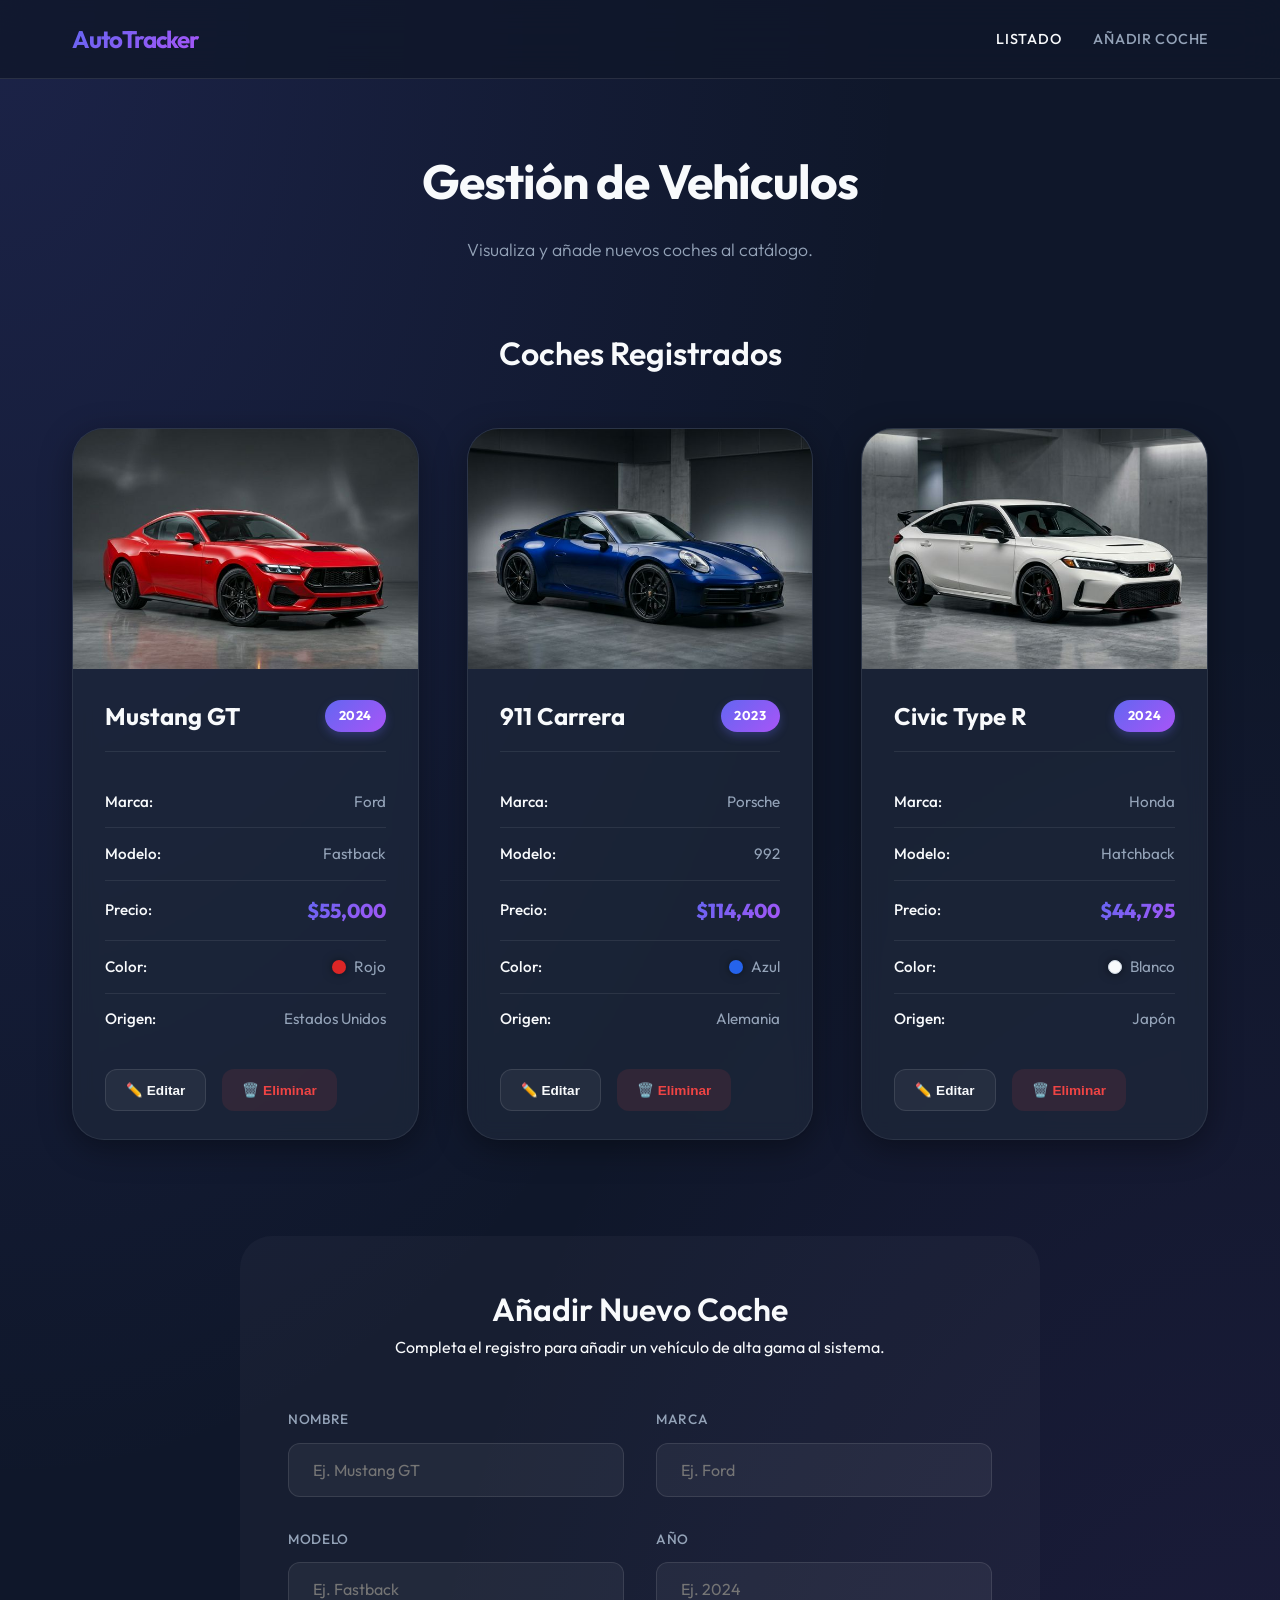
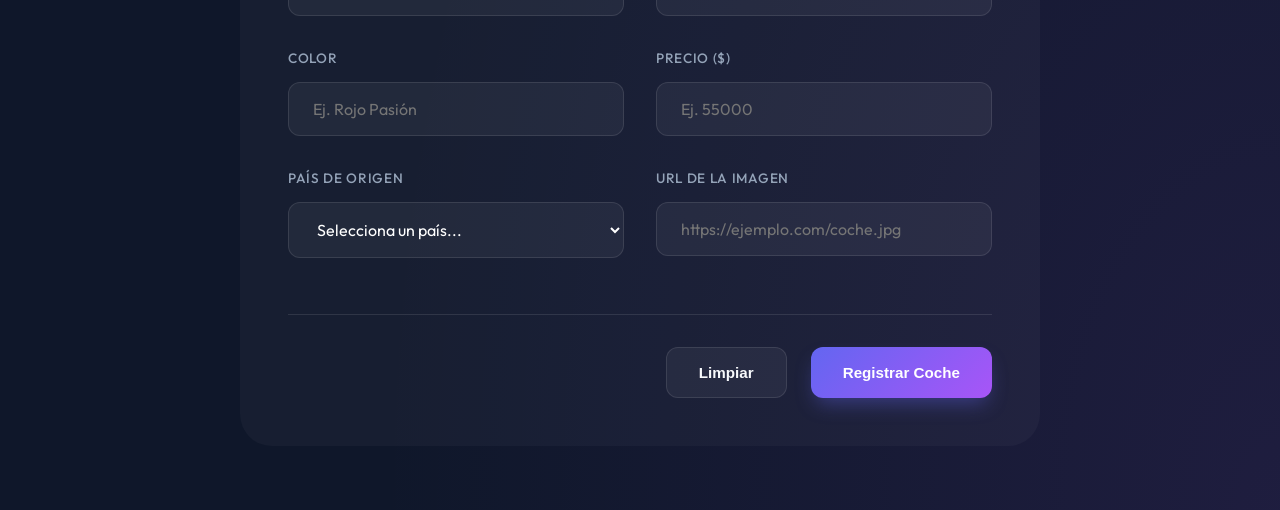
==== web/index.html @ 4dc99b32 ""Fase 3: backend PHP funcional”" ====
<!DOCTYPE html>
<html lang="es">
<head>
    <meta charset="UTF-8">
    <meta name="viewport" content="width=device-width, initial-scale=1.0">
    <meta name="description" content="Catálogo de coches modernos con listado y formulario para añadir nuevos vehículos">
    <title>Catálogo de Coches</title>
    <link rel="stylesheet" href="styles.css">
    <link href="https://fonts.googleapis.com/css2?family=Outfit:wght@300;400;500;600;700&family=Inter:wght@400;500;600&display=swap" rel="stylesheet">
</head>
<body>
    <nav class="navbar">
        <div class="nav-content">
            <h1 class="logo">AutoTracker</h1>
            <ul class="nav-links">
                <li><a href="#listado" class="active">Listado</a></li>
                <li><a href="#nuevo">Añadir Coche</a></li>
            </ul>
        </div>
    </nav>

    <main class="container">
        <!-- Dashboard Header -->
        <header class="dashboard-header">
            <h2>Gestión de Vehículos</h2>
            <p>Visualiza y añade nuevos coches al catálogo.</p>
        </header>

        <section id="listado" class="list-section">
            <div class="section-header">
                <h3>Coches Registrados</h3>
            </div>
            <div class="car-grid">
                <!-- Coche 1 -->
                <article class="car-card">
                    <div class="car-card-img">
                        <img src="img/ford_mustang.png" alt="Mustang GT">
                    </div>
                    <div class="car-card-content">
                        <div class="car-card-header">
                            <h4>Mustang GT</h4>
                            <span class="car-tag">2024</span>
                        </div>
                        <div class="car-info">
                            <p><strong>Marca:</strong> Ford</p>
                            <p><strong>Modelo:</strong> Fastback</p>
                            <p><strong>Precio:</strong> <span class="price">$55,000</span></p>
                            <div class="color-info">
                                <strong>Color:</strong>
                                <div class="color-value">
                                    <span class="color-badge" style="background-color: #dc2626;"></span> Rojo
                                </div>
                            </div>
                            <p><strong>Origen:</strong> Estados Unidos</p>
                        </div>
                        <div class="car-card-actions">
                            <button class="btn btn-secondary btn-sm" title="Editar">✏️ Editar</button>
                            <button class="btn btn-danger btn-sm" title="Eliminar">🗑️ Eliminar</button>
                        </div>
                    </div>
                </article>

                <!-- Coche 2 -->
                <article class="car-card">
                    <div class="car-card-img">
                        <img src="img/porsche_911.png" alt="911 Carrera">
                    </div>
                    <div class="car-card-content">
                        <div class="car-card-header">
                            <h4>911 Carrera</h4>
                            <span class="car-tag">2023</span>
                        </div>
                        <div class="car-info">
                            <p><strong>Marca:</strong> Porsche</p>
                            <p><strong>Modelo:</strong> 992</p>
                            <p><strong>Precio:</strong> <span class="price">$114,400</span></p>
                            <div class="color-info">
                                <strong>Color:</strong>
                                <div class="color-value">
                                    <span class="color-badge" style="background-color: #2563eb;"></span> Azul
                                </div>
                            </div>
                            <p><strong>Origen:</strong> Alemania</p>
                        </div>
                        <div class="car-card-actions">
                            <button class="btn btn-secondary btn-sm" title="Editar">✏️ Editar</button>
                            <button class="btn btn-danger btn-sm" title="Eliminar">🗑️ Eliminar</button>
                        </div>
                    </div>
                </article>

                <!-- Coche 3 -->
                <article class="car-card">
                    <div class="car-card-img">
                        <img src="img/honda_civic.png" alt="Civic Type R">
                    </div>
                    <div class="car-card-content">
                        <div class="car-card-header">
                            <h4>Civic Type R</h4>
                            <span class="car-tag">2024</span>
                        </div>
                        <div class="car-info">
                            <p><strong>Marca:</strong> Honda</p>
                            <p><strong>Modelo:</strong> Hatchback</p>
                            <p><strong>Precio:</strong> <span class="price">$44,795</span></p>
                            <div class="color-info">
                                <strong>Color:</strong>
                                <div class="color-value">
                                    <span class="color-badge" style="background-color: #f8fafc; border: 1px solid #cbd5e1;"></span> Blanco
                                </div>
                            </div>
                            <p><strong>Origen:</strong> Japón</p>
                        </div>
                        <div class="car-card-actions">
                            <button class="btn btn-secondary btn-sm" title="Editar">✏️ Editar</button>
                            <button class="btn btn-danger btn-sm" title="Eliminar">🗑️ Eliminar</button>
                        </div>
                    </div>
                </article>
            </div>
        </section>

        <!-- Section: Formulario -->
        <section id="nuevo" class="card mt-8">
            <div class="section-header">
                <h3>Añadir Nuevo Coche</h3>
                <p>Completa el registro para añadir un vehículo de alta gama al sistema.</p>
            </div>
            <form class="car-form">
                <div class="form-grid">
                    <div class="form-group">
                        <label for="nombre">Nombre</label>
                        <input type="text" id="nombre" name="nombre" placeholder="Ej. Mustang GT" required>
                    </div>
                    
                    <div class="form-group">
                        <label for="marca">Marca</label>
                        <input type="text" id="marca" name="marca" placeholder="Ej. Ford" required>
                    </div>

                    <div class="form-group">
                        <label for="modelo">Modelo</label>
                        <input type="text" id="modelo" name="modelo" placeholder="Ej. Fastback" required>
                    </div>

                    <div class="form-group">
                        <label for="anio">Año</label>
                        <input type="number" id="anio" name="anio" min="1886" max="2100" placeholder="Ej. 2024" required>
                    </div>

                    <div class="form-group">
                        <label for="color">Color</label>
                        <input type="text" id="color" name="color" placeholder="Ej. Rojo Pasión" required>
                    </div>

                    <div class="form-group">
                        <label for="precio">Precio ($)</label>
                        <input type="number" id="precio" name="precio" placeholder="Ej. 55000" min="0" required>
                    </div>

                    <div class="form-group">
                        <label for="pais">País de Origen</label>
                        <select id="pais" name="pais" required>
                            <option value="">Selecciona un país...</option>
                            <option value="Alemania">Alemania</option>
                            <option value="Corea del Sur">Corea del Sur</option>
                            <option value="Estados Unidos">Estados Unidos</option>
                            <option value="Francia">Francia</option>
                            <option value="Italia">Italia</option>
                            <option value="Japón">Japón</option>
                            <option value="Reino Unido">Reino Unido</option>
                            <option value="Otro">Otro</option>
                        </select>
                    </div>

                    <div class="form-group">
                        <label for="imagen">URL de la Imagen</label>
                        <input type="url" id="imagen" name="imagen" placeholder="https://ejemplo.com/coche.jpg">
                    </div>
                </div>

                <div class="form-actions">
                    <button type="reset" class="btn btn-secondary">Limpiar</button>
                    <button type="submit" class="btn btn-primary">Registrar Coche</button>
                </div>
            </form>
        </section>
    </main>

</body>
</html>
---- web/styles.css ----
/* Design System & Variables */
:root {
    --primary-color: #6366f1;     /* Indigo 500 */
    --primary-gradient: linear-gradient(135deg, #6366f1 0%, #a855f7 100%);
    --bg-color: #0f172a;          /* Slate 900 */
    --card-bg: rgba(30, 41, 59, 0.7); /* Slate 800 with transparency */
    --surface-bg: rgba(255, 255, 255, 0.03);
    
    --text-main: #f8fafc;         /* Slate 50 */
    --text-muted: #94a3b8;        /* Slate 400 */
    
    --border-color: rgba(255, 255, 255, 0.1);
    --glass-border: rgba(255, 255, 255, 0.08);
    
    --shadow-soft: 0 8px 32px 0 rgba(0, 0, 0, 0.37);
    --shadow-inner: inset 0 1px 1px 0 rgba(255, 255, 255, 0.05);
    
    --radius-md: 12px;
    --radius-lg: 24px;
    --radius-xl: 32px;
    
    --transition: all 0.4s cubic-bezier(0.4, 0, 0.2, 1);
}

* {
    margin: 0;
    padding: 0;
    box-sizing: border-box;
}

body {
    font-family: 'Outfit', 'Inter', sans-serif;
    background-color: var(--bg-color);
    background-image: 
        radial-gradient(at 0% 0%, rgba(99, 102, 241, 0.15) 0px, transparent 50%),
        radial-gradient(at 100% 100%, rgba(168, 85, 247, 0.1) 0px, transparent 50%);
    color: var(--text-main);
    line-height: 1.6;
    min-height: 100vh;
    -webkit-font-smoothing: antialiased;
}

/* Navbar */
.navbar {
    background: rgba(15, 23, 42, 0.8);
    backdrop-filter: blur(20px);
    -webkit-backdrop-filter: blur(20px);
    border-bottom: 1px solid var(--border-color);
    position: sticky;
    top: 0;
    z-index: 100;
}

.nav-content {
    max-width: 1200px;
    margin: 0 auto;
    padding: 1.25rem 2rem;
    display: flex;
    justify-content: space-between;
    align-items: center;
}

.logo {
    font-size: 1.5rem;
    font-weight: 700;
    background: var(--primary-gradient);
    background-clip: text;
    -webkit-background-clip: text;
    -webkit-text-fill-color: transparent;
    letter-spacing: -0.05em;
}

.nav-links {
    list-style: none;
    display: flex;
    gap: 2rem;
}

.nav-links a {
    text-decoration: none;
    color: var(--text-muted);
    font-weight: 500;
    transition: var(--transition);
    font-size: 0.9rem;
    letter-spacing: 0.05em;
    text-transform: uppercase;
}

.nav-links a:hover, .nav-links a.active {
    color: var(--text-main);
}

/* Container */
.container {
    max-width: 1200px;
    margin: 0 auto;
    padding: 4rem 2rem;
}

.dashboard-header {
    margin-bottom: 4rem;
    text-align: center;
}

.dashboard-header h2 {
    font-size: 3rem;
    font-weight: 700;
    letter-spacing: -0.02em;
    margin-bottom: 1rem;
}

.dashboard-header p {
    color: var(--text-muted);
    font-size: 1.1rem;
    font-weight: 300;
}

/* Sections */
.list-section, .card {
    margin-bottom: 6rem;
}

.section-header {
    text-align: center;
    margin-bottom: 3rem;
}

.section-header h3 {
    font-size: 2rem;
    font-weight: 600;
}

/* Car Cards */
.car-grid {
    display: grid;
    grid-template-columns: repeat(auto-fill, minmax(340px, 1fr));
    gap: 3rem;
}

.car-card {
    background: var(--card-bg);
    backdrop-filter: blur(10px);
    -webkit-backdrop-filter: blur(10px);
    border: 1px solid var(--glass-border);
    border-radius: var(--radius-xl);
    overflow: hidden;
    transition: var(--transition);
    box-shadow: var(--shadow-soft), var(--shadow-inner);
    display: flex;
    flex-direction: column;
}

.car-card:hover {
    transform: translateY(-10px) scale(1.02);
    border-color: rgba(99, 102, 241, 0.3);
}

.car-card-img {
    width: 100%;
    height: 240px;
    overflow: hidden;
    position: relative;
}

.car-card-img img {
    width: 100%;
    height: 100%;
    object-fit: cover;
    transition: var(--transition);
}

.car-card:hover .car-card-img img {
    transform: scale(1.1);
}

.car-card-content {
    padding: 1.75rem 2rem;
    text-align: left;
}

.car-card-header {
    margin-bottom: 1.5rem;
    display: flex;
    justify-content: space-between;
    align-items: center;
    border-bottom: 1px solid var(--glass-border);
    padding-bottom: 1rem;
}

.car-card-header h4 {
    font-size: 1.5rem;
    font-weight: 700;
    margin-bottom: 0;
    color: var(--text-main);
}

.car-tag {
    font-size: 0.8rem;
    font-weight: 700;
    color: #fff;
    background: var(--primary-gradient);
    text-transform: uppercase;
    letter-spacing: 0.05em;
    padding: 0.35rem 0.85rem;
    border-radius: 999px;
    box-shadow: 0 4px 10px rgba(99, 102, 241, 0.3);
}

.car-info {
    margin-bottom: 1.5rem;
}

.car-info p, .color-info {
    display: flex;
    justify-content: space-between;
    align-items: center;
    padding: 0.85rem 0;
    border-bottom: 1px solid var(--glass-border);
    font-size: 0.95rem;
    color: var(--text-muted);
}

.car-info p:last-child {
    border-bottom: none;
}

.car-info strong {
    color: var(--text-main);
    font-weight: 500;
}

.price {
    font-size: 1.25rem;
    font-weight: 800;
    color: #fff;
    background: var(--primary-gradient);
    background-clip: text;
    -webkit-background-clip: text;
    -webkit-text-fill-color: transparent;
}

.color-badge {
    display: inline-block;
    width: 14px;
    height: 14px;
    border-radius: 50%;
    margin-right: 0.5rem;
    box-shadow: 0 0 10px rgba(0,0,0,0.5);
    vertical-align: middle;
}

.color-value {
    display: flex;
    align-items: center;
}

.car-card-actions {
    display: flex;
    gap: 1rem;
    margin-top: 1rem;
}

/* Form Styles */
.card.mt-8 {
    background: var(--surface-bg);
    border-radius: var(--radius-xl);
    padding: 3rem;
    max-width: 800px;
    margin: 0 auto;
}

.car-form {
    display: grid;
    gap: 2.5rem;
}

.form-actions {
    display: flex;
    justify-content: flex-end;
    gap: 1.5rem;
    margin-top: 1rem;
    padding-top: 2rem;
    border-top: 1px solid var(--border-color);
}

.form-grid {
    display: grid;
    grid-template-columns: repeat(2, 1fr);
    gap: 2rem;
}

@media (max-width: 768px) {
    .form-grid {
        grid-template-columns: 1fr;
    }
}

.form-group {
    display: flex;
    flex-direction: column;
    gap: 0.75rem;
}

.form-group label {
    font-size: 0.85rem;
    font-weight: 500;
    color: var(--text-muted);
    text-transform: uppercase;
    letter-spacing: 0.05em;
}

.form-group input, .form-group select {
    background: rgba(255, 255, 255, 0.05);
    border: 1px solid var(--border-color);
    padding: 1rem 1.5rem;
    border-radius: var(--radius-md);
    color: #fff;
    font-family: inherit;
    font-size: 1rem;
    transition: var(--transition);
}

.form-group input:focus, .form-group select:focus {
    outline: none;
    background: rgba(255, 255, 255, 0.08);
    border-color: var(--primary-color);
    box-shadow: 0 0 0 4px rgba(99, 102, 241, 0.15);
}

/* Buttons */
.btn {
    padding: 1rem 2rem;
    border-radius: var(--radius-md);
    font-weight: 600;
    font-size: 0.95rem;
    cursor: pointer;
    transition: var(--transition);
    border: none;
    display: flex;
    align-items: center;
    justify-content: center;
}

.btn-primary {
    background: var(--primary-gradient);
    color: white;
    box-shadow: 0 10px 20px -5px rgba(99, 102, 241, 0.4);
}

.btn-primary:hover {
    transform: translateY(-2px);
    box-shadow: 0 15px 25px -5px rgba(99, 102, 241, 0.5);
}

.btn-secondary {
    background: rgba(255, 255, 255, 0.05);
    color: #f8fafc;
    border: 1px solid var(--border-color);
}

.btn-secondary:hover {
    background: rgba(255, 255, 255, 0.1);
}

.btn-danger {
    background: rgba(239, 68, 68, 0.1);
    color: #ef4444;
}

.btn-danger:hover {
    background: rgba(239, 68, 68, 0.2);
}

.btn-sm {
    padding: 0.75rem 1.25rem;
    font-size: 0.85rem;
}

/* Animations */
@keyframes fadeInUp {
    from {
        opacity: 0;
        transform: translateY(20px);
    }
    to {
        opacity: 1;
        transform: translateY(0);
    }
}

.car-card {
    animation: fadeInUp 0.8s ease-out forwards;
}

.car-card:nth-child(1) { animation-delay: 0.1s; }
.car-card:nth-child(2) { animation-delay: 0.2s; }
.car-card:nth-child(3) { animation-delay: 0.3s; }
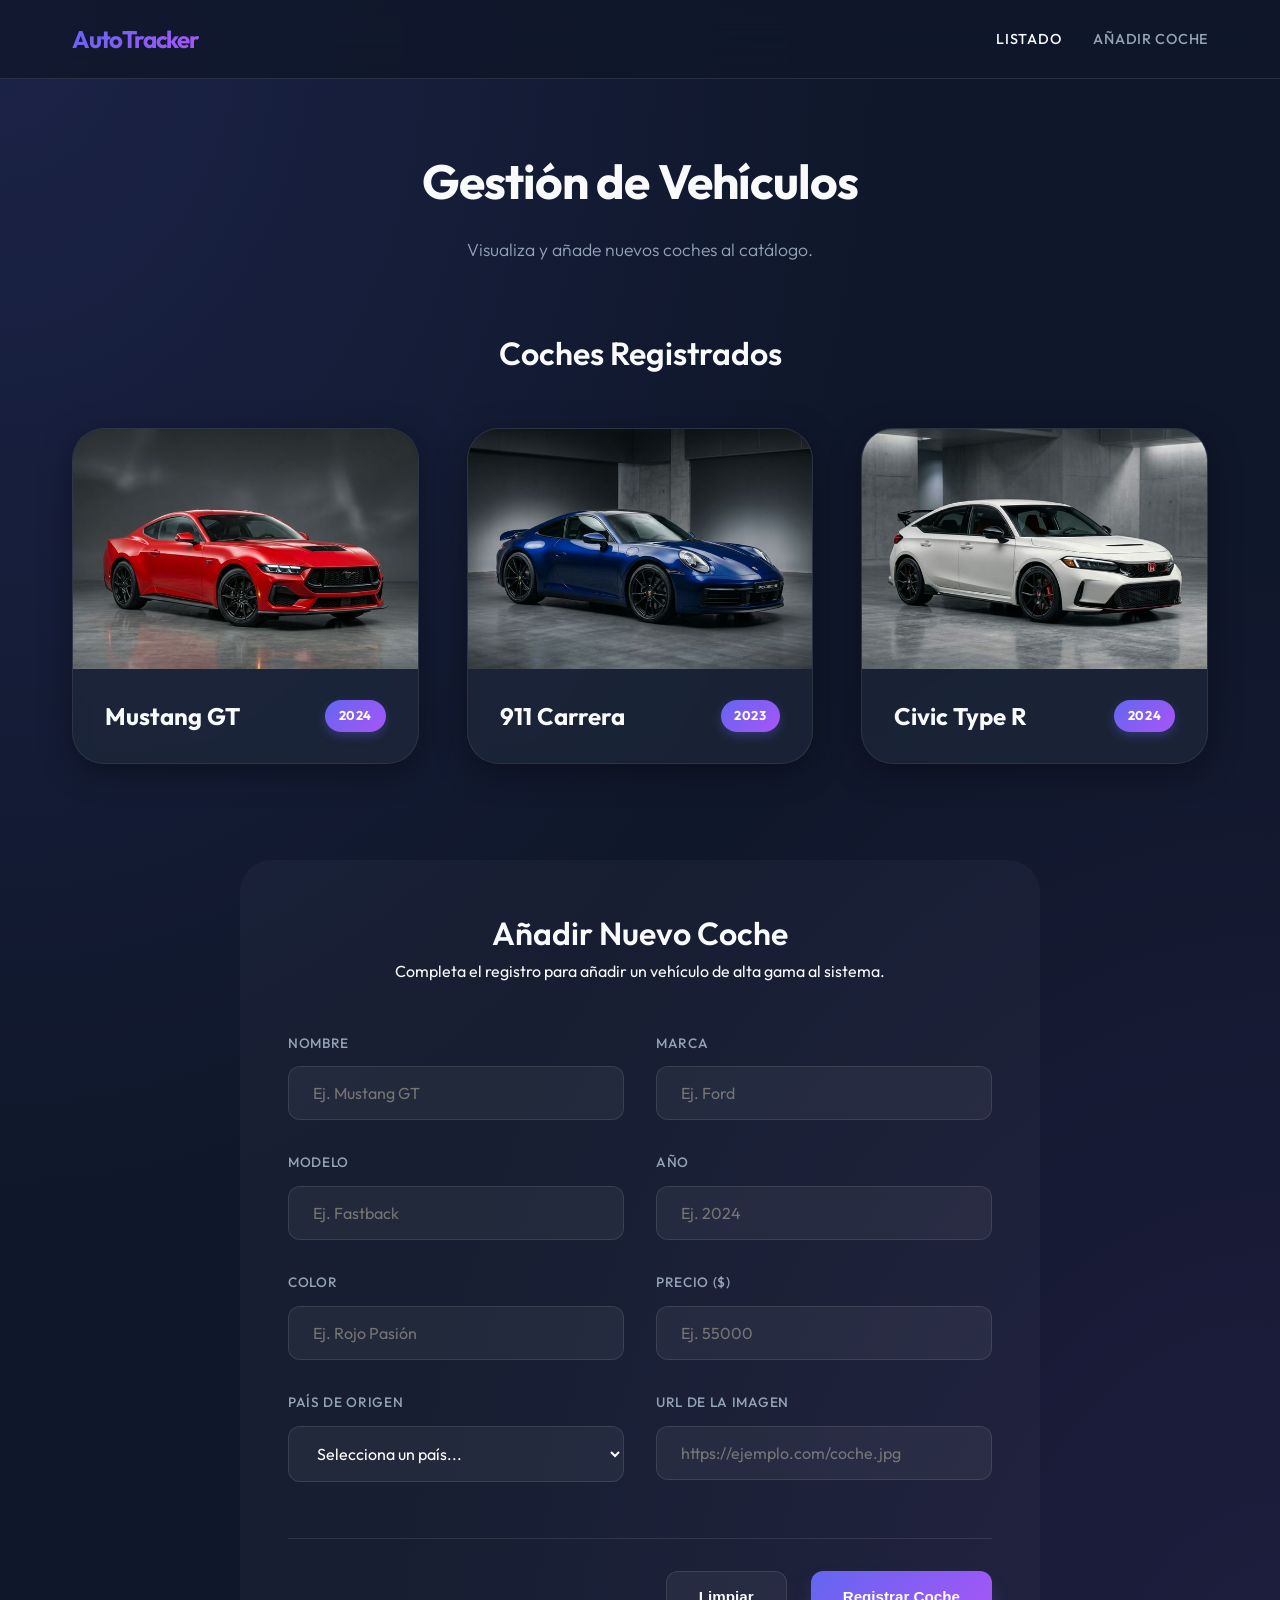
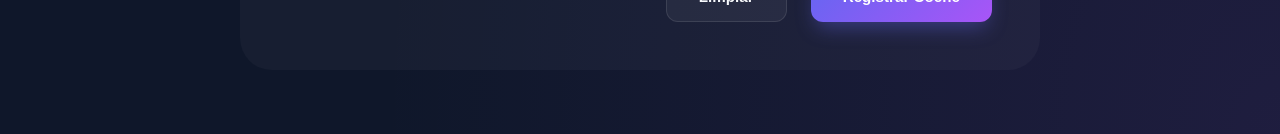
==== commit 732bee1c: "prueba5.3" ====
--- a/web/index.html
+++ b/web/index.html
@@ -41,21 +41,23 @@
                             <h4>Mustang GT</h4>
                             <span class="car-tag">2024</span>
                         </div>
-                        <div class="car-info">
-                            <p><strong>Marca:</strong> Ford</p>
-                            <p><strong>Modelo:</strong> Fastback</p>
-                            <p><strong>Precio:</strong> <span class="price">$55,000</span></p>
-                            <div class="color-info">
-                                <strong>Color:</strong>
-                                <div class="color-value">
-                                    <span class="color-badge" style="background-color: #dc2626;"></span> Rojo
+                        <div class="car-details">
+                            <div class="car-info">
+                                <p><strong>Marca:</strong> Ford</p>
+                                <p><strong>Modelo:</strong> Fastback</p>
+                                <p><strong>Precio:</strong> <span class="price">$55,000</span></p>
+                                <div class="color-info">
+                                    <strong>Color:</strong>
+                                    <div class="color-value">
+                                        <span class="color-badge" style="background-color: #dc2626;"></span> Rojo
+                                    </div>
                                 </div>
-                            </div>
-                            <p><strong>Origen:</strong> Estados Unidos</p>
-                        </div>
-                        <div class="car-card-actions">
-                            <button class="btn btn-secondary btn-sm" title="Editar">✏️ Editar</button>
-                            <button class="btn btn-danger btn-sm" title="Eliminar">🗑️ Eliminar</button>
+                                <p><strong>Origen:</strong> Estados Unidos</p>
+                            </div>
+                            <div class="car-card-actions">
+                                <button class="btn btn-secondary btn-sm" title="Editar">✏️ Editar</button>
+                                <button class="btn btn-danger btn-sm" title="Eliminar">🗑️ Eliminar</button>
+                            </div>
                         </div>
                     </div>
                 </article>
@@ -70,21 +72,23 @@
                             <h4>911 Carrera</h4>
                             <span class="car-tag">2023</span>
                         </div>
-                        <div class="car-info">
-                            <p><strong>Marca:</strong> Porsche</p>
-                            <p><strong>Modelo:</strong> 992</p>
-                            <p><strong>Precio:</strong> <span class="price">$114,400</span></p>
-                            <div class="color-info">
-                                <strong>Color:</strong>
-                                <div class="color-value">
-                                    <span class="color-badge" style="background-color: #2563eb;"></span> Azul
+                        <div class="car-details">
+                            <div class="car-info">
+                                <p><strong>Marca:</strong> Porsche</p>
+                                <p><strong>Modelo:</strong> 992</p>
+                                <p><strong>Precio:</strong> <span class="price">$114,400</span></p>
+                                <div class="color-info">
+                                    <strong>Color:</strong>
+                                    <div class="color-value">
+                                        <span class="color-badge" style="background-color: #2563eb;"></span> Azul
+                                    </div>
                                 </div>
-                            </div>
-                            <p><strong>Origen:</strong> Alemania</p>
-                        </div>
-                        <div class="car-card-actions">
-                            <button class="btn btn-secondary btn-sm" title="Editar">✏️ Editar</button>
-                            <button class="btn btn-danger btn-sm" title="Eliminar">🗑️ Eliminar</button>
+                                <p><strong>Origen:</strong> Alemania</p>
+                            </div>
+                            <div class="car-card-actions">
+                                <button class="btn btn-secondary btn-sm" title="Editar">✏️ Editar</button>
+                                <button class="btn btn-danger btn-sm" title="Eliminar">🗑️ Eliminar</button>
+                            </div>
                         </div>
                     </div>
                 </article>
@@ -99,21 +103,23 @@
                             <h4>Civic Type R</h4>
                             <span class="car-tag">2024</span>
                         </div>
-                        <div class="car-info">
-                            <p><strong>Marca:</strong> Honda</p>
-                            <p><strong>Modelo:</strong> Hatchback</p>
-                            <p><strong>Precio:</strong> <span class="price">$44,795</span></p>
-                            <div class="color-info">
-                                <strong>Color:</strong>
-                                <div class="color-value">
-                                    <span class="color-badge" style="background-color: #f8fafc; border: 1px solid #cbd5e1;"></span> Blanco
+                        <div class="car-details">
+                            <div class="car-info">
+                                <p><strong>Marca:</strong> Honda</p>
+                                <p><strong>Modelo:</strong> Hatchback</p>
+                                <p><strong>Precio:</strong> <span class="price">$44,795</span></p>
+                                <div class="color-info">
+                                    <strong>Color:</strong>
+                                    <div class="color-value">
+                                        <span class="color-badge" style="background-color: #f8fafc; border: 1px solid #cbd5e1;"></span> Blanco
+                                    </div>
                                 </div>
-                            </div>
-                            <p><strong>Origen:</strong> Japón</p>
-                        </div>
-                        <div class="car-card-actions">
-                            <button class="btn btn-secondary btn-sm" title="Editar">✏️ Editar</button>
-                            <button class="btn btn-danger btn-sm" title="Eliminar">🗑️ Eliminar</button>
+                                <p><strong>Origen:</strong> Japón</p>
+                            </div>
+                            <div class="car-card-actions">
+                                <button class="btn btn-secondary btn-sm" title="Editar">✏️ Editar</button>
+                                <button class="btn btn-danger btn-sm" title="Eliminar">🗑️ Eliminar</button>
+                            </div>
                         </div>
                     </div>
                 </article>
@@ -187,5 +193,18 @@
         </section>
     </main>
 
+    <script>
+        document.addEventListener('DOMContentLoaded', () => {
+            const carCards = document.querySelectorAll('.car-card');
+            carCards.forEach(card => {
+                card.addEventListener('click', (e) => {
+                    // Evitar que el click en los botones de acción expanda/contraiga la tarjeta
+                    if (!e.target.closest('button')) {
+                        card.classList.toggle('expanded');
+                    }
+                });
+            });
+        });
+    </script>
 </body>
 </html>
--- a/web/styles.css
+++ b/web/styles.css
@@ -148,6 +148,7 @@
     box-shadow: var(--shadow-soft), var(--shadow-inner);
     display: flex;
     flex-direction: column;
+    cursor: pointer;
 }
 
 .car-card:hover {
@@ -179,12 +180,9 @@
 }
 
 .car-card-header {
-    margin-bottom: 1.5rem;
     display: flex;
     justify-content: space-between;
     align-items: center;
-    border-bottom: 1px solid var(--glass-border);
-    padding-bottom: 1rem;
 }
 
 .car-card-header h4 {
@@ -206,6 +204,21 @@
     box-shadow: 0 4px 10px rgba(99, 102, 241, 0.3);
 }
 
+.car-details {
+    max-height: 0;
+    opacity: 0;
+    overflow: hidden;
+    transition: all 0.5s ease-in-out;
+}
+
+.car-card.expanded .car-details {
+    max-height: 1000px;
+    opacity: 1;
+    border-top: 1px solid var(--glass-border);
+    margin-top: 1.5rem;
+    padding-top: 1.5rem;
+}
+
 .car-info {
     margin-bottom: 1.5rem;
 }
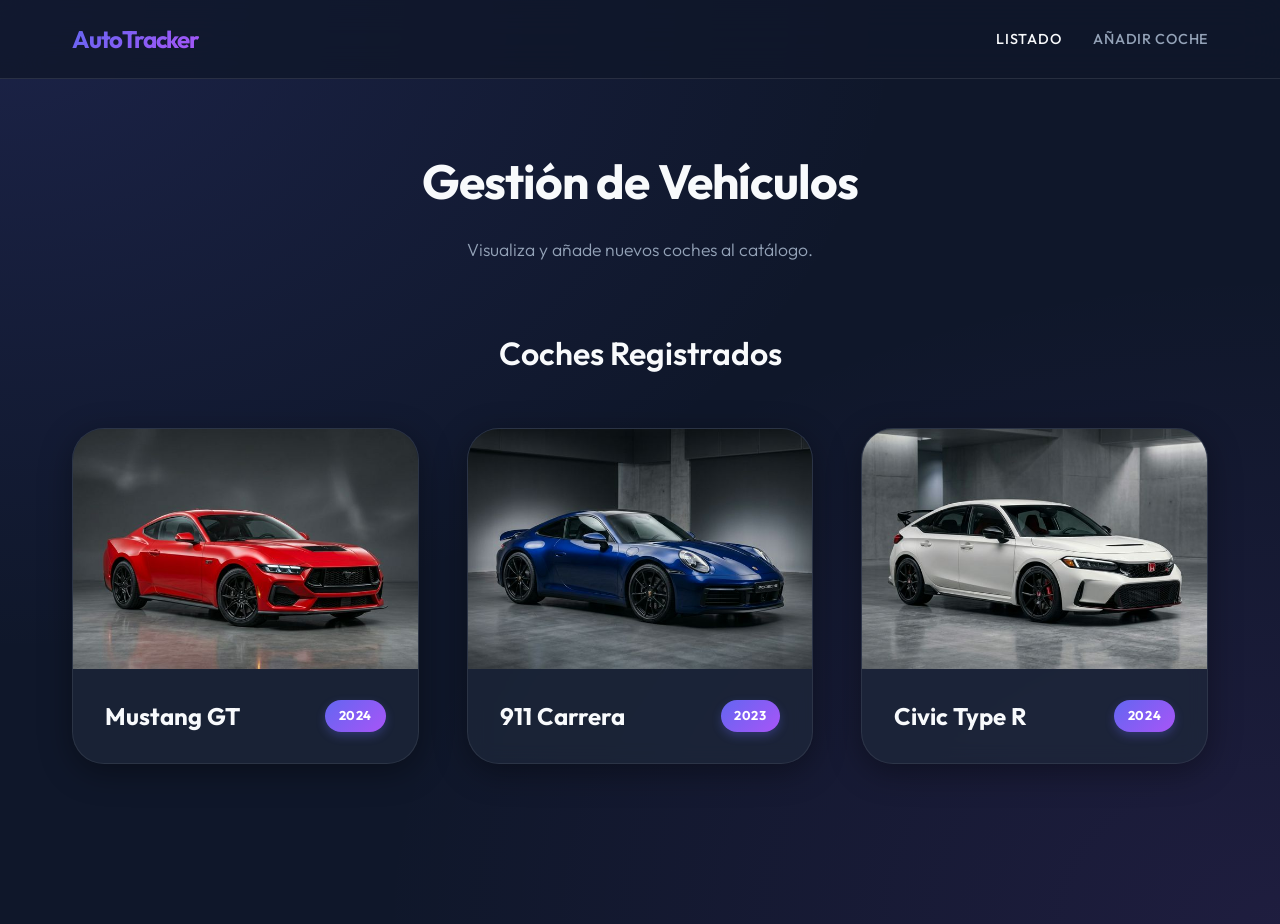
==== commit fd35b2c1: "prueba5.4" ====
--- a/web/index.html
+++ b/web/index.html
@@ -13,8 +13,8 @@
         <div class="nav-content">
             <h1 class="logo">AutoTracker</h1>
             <ul class="nav-links">
-                <li><a href="#listado" class="active">Listado</a></li>
-                <li><a href="#nuevo">Añadir Coche</a></li>
+                <li><a href="index.html" class="active">Listado</a></li>
+                <li><a href="nuevo_coche.html">Añadir Coche</a></li>
             </ul>
         </div>
     </nav>
@@ -126,71 +126,7 @@
             </div>
         </section>
 
-        <!-- Section: Formulario -->
-        <section id="nuevo" class="card mt-8">
-            <div class="section-header">
-                <h3>Añadir Nuevo Coche</h3>
-                <p>Completa el registro para añadir un vehículo de alta gama al sistema.</p>
-            </div>
-            <form class="car-form">
-                <div class="form-grid">
-                    <div class="form-group">
-                        <label for="nombre">Nombre</label>
-                        <input type="text" id="nombre" name="nombre" placeholder="Ej. Mustang GT" required>
-                    </div>
-                    
-                    <div class="form-group">
-                        <label for="marca">Marca</label>
-                        <input type="text" id="marca" name="marca" placeholder="Ej. Ford" required>
-                    </div>
 
-                    <div class="form-group">
-                        <label for="modelo">Modelo</label>
-                        <input type="text" id="modelo" name="modelo" placeholder="Ej. Fastback" required>
-                    </div>
-
-                    <div class="form-group">
-                        <label for="anio">Año</label>
-                        <input type="number" id="anio" name="anio" min="1886" max="2100" placeholder="Ej. 2024" required>
-                    </div>
-
-                    <div class="form-group">
-                        <label for="color">Color</label>
-                        <input type="text" id="color" name="color" placeholder="Ej. Rojo Pasión" required>
-                    </div>
-
-                    <div class="form-group">
-                        <label for="precio">Precio ($)</label>
-                        <input type="number" id="precio" name="precio" placeholder="Ej. 55000" min="0" required>
-                    </div>
-
-                    <div class="form-group">
-                        <label for="pais">País de Origen</label>
-                        <select id="pais" name="pais" required>
-                            <option value="">Selecciona un país...</option>
-                            <option value="Alemania">Alemania</option>
-                            <option value="Corea del Sur">Corea del Sur</option>
-                            <option value="Estados Unidos">Estados Unidos</option>
-                            <option value="Francia">Francia</option>
-                            <option value="Italia">Italia</option>
-                            <option value="Japón">Japón</option>
-                            <option value="Reino Unido">Reino Unido</option>
-                            <option value="Otro">Otro</option>
-                        </select>
-                    </div>
-
-                    <div class="form-group">
-                        <label for="imagen">URL de la Imagen</label>
-                        <input type="url" id="imagen" name="imagen" placeholder="https://ejemplo.com/coche.jpg">
-                    </div>
-                </div>
-
-                <div class="form-actions">
-                    <button type="reset" class="btn btn-secondary">Limpiar</button>
-                    <button type="submit" class="btn btn-primary">Registrar Coche</button>
-                </div>
-            </form>
-        </section>
     </main>
 
     <script>
@@ -200,7 +136,16 @@
                 card.addEventListener('click', (e) => {
                     // Evitar que el click en los botones de acción expanda/contraiga la tarjeta
                     if (!e.target.closest('button')) {
-                        card.classList.toggle('expanded');
+                        // Comprobar si esta carta ya está abierta para cerrarla, si no, cerramos las de más y abrimos
+                        const isExpanded = card.classList.contains('expanded');
+                        
+                        // Cerramos todas
+                        carCards.forEach(c => c.classList.remove('expanded'));
+                        
+                        // Si no estaba abierta, la abrimos
+                        if (!isExpanded) {
+                            card.classList.add('expanded');
+                        }
                     }
                 });
             });
